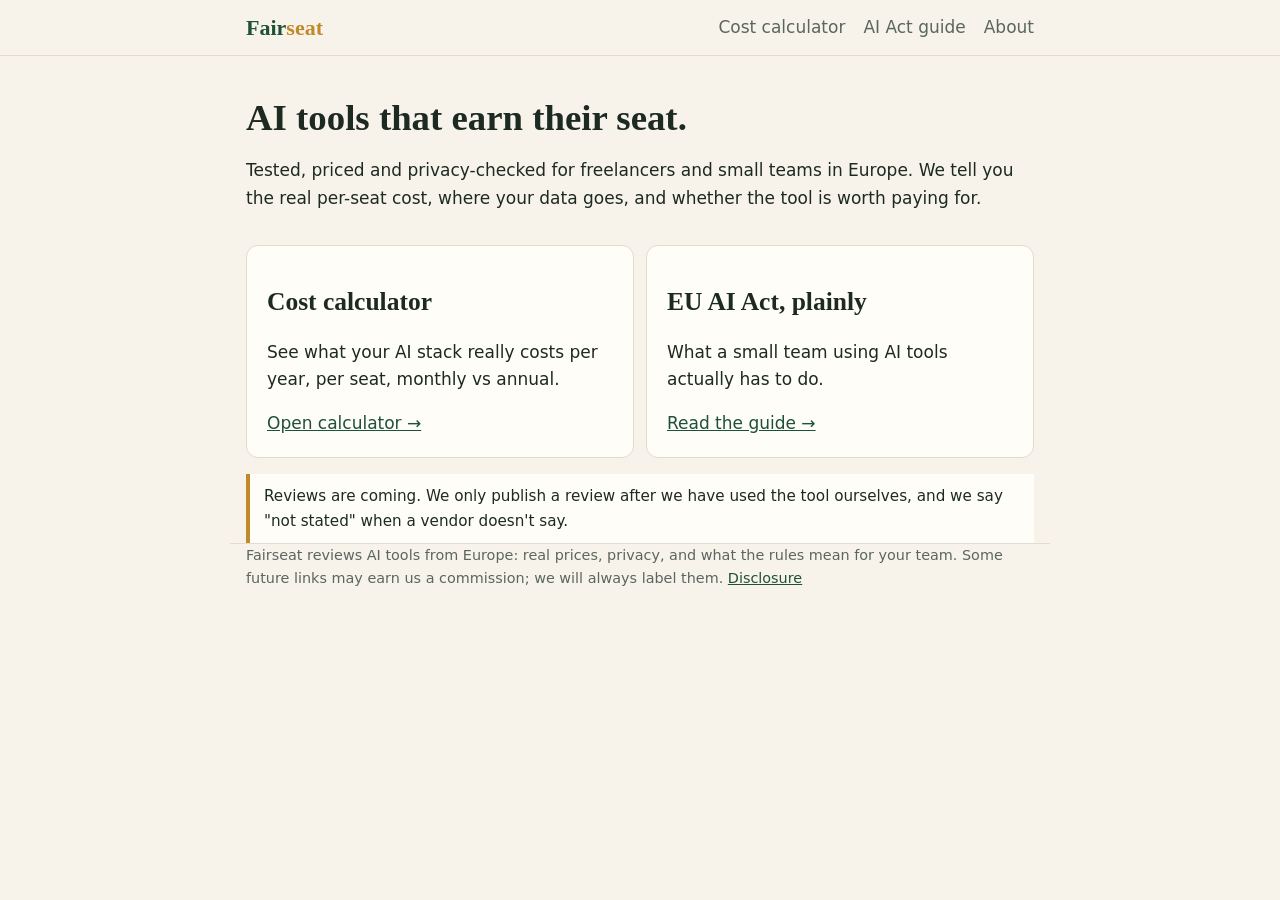
==== index.html @ 8209bf0d "Add Fairseat v1 site" ====
<!doctype html><html lang="en"><head><meta charset="utf-8"><meta name="viewport" content="width=device-width,initial-scale=1"><title>AI tools that earn their seat · Fairseat</title><meta name="description" content="Honest, Europe-first reviews of AI tools for freelancers and small teams."><link rel="stylesheet" href="/style.css"></head><body><header><div class="wrap"><nav><a class="logo" href="/">Fair<span>seat</span></a><a href="/calculator.html">Cost calculator</a><a href="/ai-act.html">AI Act guide</a><a href="/about.html">About</a></nav></div></header><main class="wrap">
<h1>AI tools that earn their seat.</h1>
<p>Tested, priced and privacy-checked for freelancers and small teams in Europe. We tell you the real per-seat cost, where your data goes, and whether the tool is worth paying for.</p>
<div class="grid">
<div class="card"><h2>Cost calculator</h2><p>See what your AI stack really costs per year, per seat, monthly vs annual.</p><a href="/calculator.html">Open calculator →</a></div>
<div class="card"><h2>EU AI Act, plainly</h2><p>What a small team using AI tools actually has to do.</p><a href="/ai-act.html">Read the guide →</a></div>
</div>
<div class="note">Reviews are coming. We only publish a review after we have used the tool ourselves, and we say "not stated" when a vendor doesn't say.</div>
</main><footer class="wrap">Fairseat reviews AI tools from Europe: real prices, privacy, and what the rules mean for your team. Some future links may earn us a commission; we will always label them. <a href="/about.html#disclosure">Disclosure</a></footer></body></html>
---- style.css ----
:root{--bg:#f7f3ea;--ink:#1d2a22;--muted:#5b665e;--green:#1f5136;--ochre:#c08a2b;--card:#fffdf8;--line:#e3dccd}
@media (prefers-color-scheme:dark){:root{--bg:#141a16;--ink:#ece6d8;--muted:#a3ab9f;--green:#7fc39a;--ochre:#e0b05a;--card:#1c241e;--line:#2c372f}}
*{box-sizing:border-box}body{margin:0;background:var(--bg);color:var(--ink);font:17px/1.6 Inter,system-ui,sans-serif}
.wrap{max-width:820px;margin:0 auto;padding:0 16px}header{border-bottom:1px solid var(--line)}
nav{display:flex;gap:18px;align-items:center;padding:14px 0;flex-wrap:wrap}nav a{color:var(--muted);text-decoration:none}
.logo{font:700 22px Georgia,serif;color:var(--green)!important;margin-right:auto}.logo span{color:var(--ochre)}
h1,h2{font-family:Georgia,serif;line-height:1.2}h1{font-size:2.3rem;margin:40px 0 10px}a{color:var(--green)}
.card{background:var(--card);border:1px solid var(--line);border-radius:12px;padding:20px;margin:16px 0}
.note{border-left:4px solid var(--ochre);padding:10px 14px;background:var(--card);font-size:.95rem}
label{display:block;margin:10px 0 4px;font-weight:600}input,select{width:100%;padding:10px;border:1px solid var(--line);border-radius:8px;background:var(--bg);color:var(--ink);font:inherit}
.grid{display:grid;grid-template-columns:repeat(auto-fit,minmax(170px,1fr));gap:12px}.big{font-size:1.8rem;font-weight:700;color:var(--green)}
footer{margin:60px 0 30px;padding-top:20px;border-top:1px solid var(--line);color:var(--muted);font-size:.9rem}
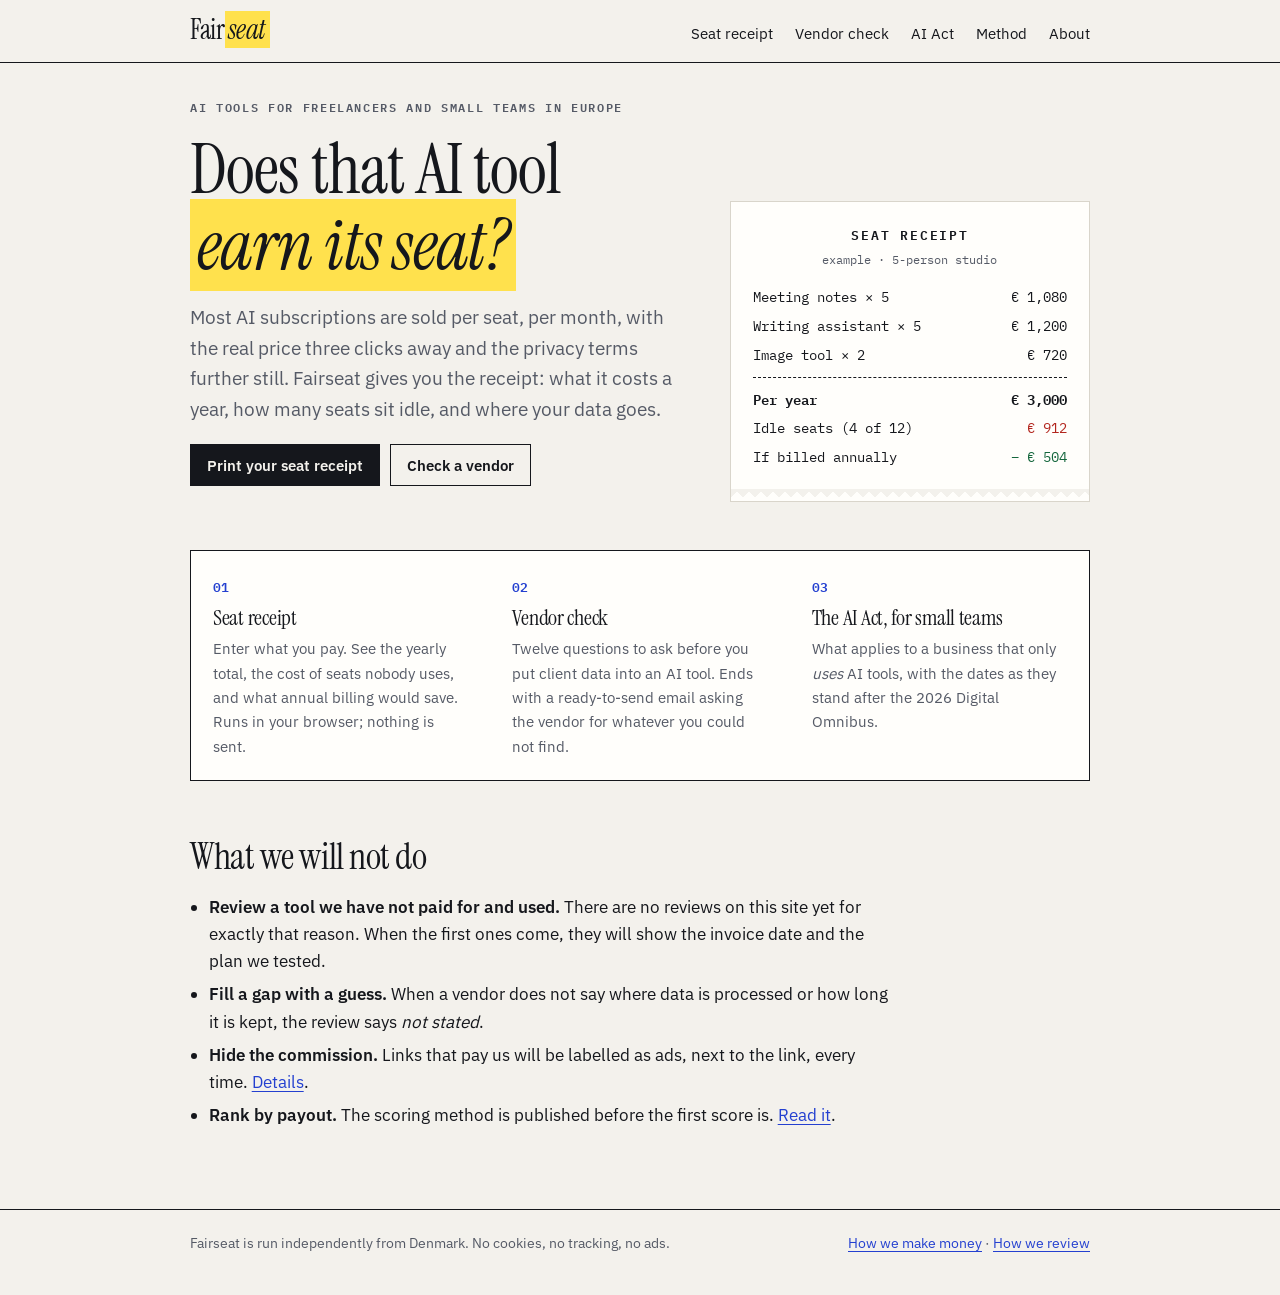
==== commit 37ae0c21: "Fairseat v2: seat receipt, vendor check and an AI Act guide with the Omnibus dates Visitors get thre" ====
--- a/index.html
+++ b/index.html
@@ -1,9 +1,48 @@
-<!doctype html><html lang="en"><head><meta charset="utf-8"><meta name="viewport" content="width=device-width,initial-scale=1"><title>AI tools that earn their seat · Fairseat</title><meta name="description" content="Honest, Europe-first reviews of AI tools for freelancers and small teams."><link rel="stylesheet" href="/style.css"></head><body><header><div class="wrap"><nav><a class="logo" href="/">Fair<span>seat</span></a><a href="/calculator.html">Cost calculator</a><a href="/ai-act.html">AI Act guide</a><a href="/about.html">About</a></nav></div></header><main class="wrap">
-<h1>AI tools that earn their seat.</h1>
-<p>Tested, priced and privacy-checked for freelancers and small teams in Europe. We tell you the real per-seat cost, where your data goes, and whether the tool is worth paying for.</p>
-<div class="grid">
-<div class="card"><h2>Cost calculator</h2><p>See what your AI stack really costs per year, per seat, monthly vs annual.</p><a href="/calculator.html">Open calculator →</a></div>
-<div class="card"><h2>EU AI Act, plainly</h2><p>What a small team using AI tools actually has to do.</p><a href="/ai-act.html">Read the guide →</a></div>
+<!doctype html>
+<html lang="en"><head><meta charset="utf-8"><meta name="viewport" content="width=device-width,initial-scale=1">
+<title>Fairseat · Does that AI tool earn its seat?</title><meta name="description" content="The real yearly cost, idle seats and privacy terms of AI tools, for freelancers and small teams in Europe.">
+<link rel="canonical" href="https://fairseat.netlify.app/">
+<meta property="og:title" content="Fairseat · Does that AI tool earn its seat?"><meta property="og:description" content="The real yearly cost, idle seats and privacy terms of AI tools, for freelancers and small teams in Europe."><meta property="og:type" content="website">
+<link rel="icon" href="/favicon.svg" type="image/svg+xml"><link rel="preload" href="/fonts/serif.woff2" as="font" type="font/woff2" crossorigin>
+<link rel="stylesheet" href="/style.css"></head><body>
+<header><div class="wrap"><nav><a class="logo" href="/">Fair<i>seat</i></a><a href="/calculator.html">Seat receipt</a><a href="/vendor-check.html">Vendor check</a><a href="/ai-act.html">AI Act</a><a href="/method.html">Method</a><a href="/about.html">About</a></nav></div></header>
+<main class="wrap">
+
+<section class="hero">
+<div>
+<p class="eyebrow">AI tools for freelancers and small teams in Europe</p>
+<h1>Does that AI tool <em>earn its seat?</em></h1>
+<p class="lede">Most AI subscriptions are sold per seat, per month, with the real price three clicks away and the privacy terms further still. Fairseat gives you the receipt: what it costs a year, how many seats sit idle, and where your data goes.</p>
+<p class="bar"><a class="btn" href="/calculator.html">Print your seat receipt</a> <a class="btn ghost" href="/vendor-check.html">Check a vendor</a></p>
 </div>
-<div class="note">Reviews are coming. We only publish a review after we have used the tool ourselves, and we say "not stated" when a vendor doesn't say.</div>
-</main><footer class="wrap">Fairseat reviews AI tools from Europe: real prices, privacy, and what the rules mean for your team. Some future links may earn us a commission; we will always label them. <a href="/about.html#disclosure">Disclosure</a></footer></body></html>
+<div class="receipt" aria-label="Example receipt">
+<h4>Seat receipt</h4><div class="sub">example · 5-person studio</div>
+<div class="r"><span>Meeting notes × 5</span><span>€ 1,080</span></div>
+<div class="r"><span>Writing assistant × 5</span><span>€ 1,200</span></div>
+<div class="r"><span>Image tool × 2</span><span>€ 720</span></div>
+<div class="r t"><span>Per year</span><span>€ 3,000</span></div>
+<div class="r w"><span>Idle seats (4 of 12)</span><span>€ 912</span></div>
+<div class="r s"><span>If billed annually</span><span>− € 504</span></div>
+</div>
+</section>
+
+<div class="cols">
+<a href="/calculator.html"><span class="num">01</span><h3>Seat receipt</h3><p>Enter what you pay. See the yearly total, the cost of seats nobody uses, and what annual billing would save. Runs in your browser; nothing is sent.</p></a>
+<a href="/vendor-check.html"><span class="num">02</span><h3>Vendor check</h3><p>Twelve questions to ask before you put client data into an AI tool. Ends with a ready-to-send email asking the vendor for whatever you could not find.</p></a>
+<a href="/ai-act.html"><span class="num">03</span><h3>The AI Act, for small teams</h3><p>What applies to a business that only <i>uses</i> AI tools, with the dates as they stand after the 2026 Digital Omnibus.</p></a>
+</div>
+
+<h2>What we will not do</h2>
+<div class="narrow">
+<ul class="plain">
+<li><b>Review a tool we have not paid for and used.</b> There are no reviews on this site yet for exactly that reason. When the first ones come, they will show the invoice date and the plan we tested.</li>
+<li><b>Fill a gap with a guess.</b> When a vendor does not say where data is processed or how long it is kept, the review says <i>not stated</i>.</li>
+<li><b>Hide the commission.</b> Links that pay us will be labelled as ads, next to the link, every time. <a href="/about.html#money">Details</a>.</li>
+<li><b>Rank by payout.</b> The scoring method is published before the first score is. <a href="/method.html">Read it</a>.</li>
+</ul>
+</div>
+
+</main>
+<footer><div class="wrap"><span>Fairseat is run independently from Denmark. No cookies, no tracking, no ads.</span>
+<span><a href="/about.html#money">How we make money</a> · <a href="/method.html">How we review</a></span></div></footer>
+</body></html>
--- a/style.css
+++ b/style.css
@@ -1,12 +1,54 @@
-:root{--bg:#f7f3ea;--ink:#1d2a22;--muted:#5b665e;--green:#1f5136;--ochre:#c08a2b;--card:#fffdf8;--line:#e3dccd}
-@media (prefers-color-scheme:dark){:root{--bg:#141a16;--ink:#ece6d8;--muted:#a3ab9f;--green:#7fc39a;--ochre:#e0b05a;--card:#1c241e;--line:#2c372f}}
-*{box-sizing:border-box}body{margin:0;background:var(--bg);color:var(--ink);font:17px/1.6 Inter,system-ui,sans-serif}
-.wrap{max-width:820px;margin:0 auto;padding:0 16px}header{border-bottom:1px solid var(--line)}
-nav{display:flex;gap:18px;align-items:center;padding:14px 0;flex-wrap:wrap}nav a{color:var(--muted);text-decoration:none}
-.logo{font:700 22px Georgia,serif;color:var(--green)!important;margin-right:auto}.logo span{color:var(--ochre)}
-h1,h2{font-family:Georgia,serif;line-height:1.2}h1{font-size:2.3rem;margin:40px 0 10px}a{color:var(--green)}
-.card{background:var(--card);border:1px solid var(--line);border-radius:12px;padding:20px;margin:16px 0}
-.note{border-left:4px solid var(--ochre);padding:10px 14px;background:var(--card);font-size:.95rem}
-label{display:block;margin:10px 0 4px;font-weight:600}input,select{width:100%;padding:10px;border:1px solid var(--line);border-radius:8px;background:var(--bg);color:var(--ink);font:inherit}
-.grid{display:grid;grid-template-columns:repeat(auto-fit,minmax(170px,1fr));gap:12px}.big{font-size:1.8rem;font-weight:700;color:var(--green)}
-footer{margin:60px 0 30px;padding-top:20px;border-top:1px solid var(--line);color:var(--muted);font-size:.9rem}
+@font-face{font-family:"Instrument Serif";src:url(/fonts/serif.woff2) format("woff2");font-display:swap}
+@font-face{font-family:"Instrument Serif";font-style:italic;src:url(/fonts/serif-i.woff2) format("woff2");font-display:swap}
+@font-face{font-family:"Plex";src:url(/fonts/sans.woff2) format("woff2");font-display:swap}
+@font-face{font-family:"Plex";font-weight:600;src:url(/fonts/sans-b.woff2) format("woff2");font-display:swap}
+@font-face{font-family:"Plex Mono";src:url(/fonts/mono.woff2) format("woff2");font-display:swap}
+@font-face{font-family:"Plex Mono";font-weight:600;src:url(/fonts/mono-b.woff2) format("woff2");font-display:swap}
+:root{--paper:#f3f1ec;--sheet:#fffefb;--ink:#15171c;--soft:#555a66;--line:#d9d5cb;--blue:#2440d0;--mark:#ffe14d;--bad:#b3261e;--ok:#14663c;
+--serif:"Instrument Serif",Georgia,serif;--sans:"Plex",system-ui,sans-serif;--mono:"Plex Mono",ui-monospace,Menlo,monospace}
+@media (prefers-color-scheme:dark){:root{--paper:#111318;--sheet:#1a1d24;--ink:#eceae4;--soft:#a2a7b3;--line:#30343e;--blue:#8fa2ff;--mark:#6b5a00;--bad:#ff8a80;--ok:#7bd3a2}}
+*{box-sizing:border-box}html{-webkit-text-size-adjust:100%}
+body{margin:0;background:var(--paper);color:var(--ink);font:17px/1.6 var(--sans)}
+.wrap{max-width:940px;margin:0 auto;padding:0 20px}.narrow{max-width:700px}
+a{color:var(--blue);text-underline-offset:3px}
+header{border-bottom:1px solid var(--ink)}
+nav{display:flex;gap:6px 22px;align-items:baseline;padding:16px 0;flex-wrap:wrap}
+nav a{color:var(--ink);text-decoration:none;font-size:.93rem}nav a:hover,nav a[aria-current]{text-decoration:underline;text-decoration-thickness:2px}
+.logo{font:400 1.75rem/1 var(--serif);margin-right:auto;letter-spacing:-.01em}.logo i{background:var(--mark);padding:0 .12em;font-style:italic}
+h1,h2,h3{font-family:var(--serif);font-weight:400;line-height:1.08;letter-spacing:-.012em;text-wrap:balance}
+h1{font-size:clamp(2.5rem,7vw,4.4rem);margin:56px 0 18px}h2{font-size:clamp(1.7rem,4vw,2.3rem);margin:56px 0 12px}h3{font-size:1.4rem;margin:28px 0 6px}
+h1 em,h2 em{background:var(--mark);font-style:italic;padding:0 .1em}
+.lede{font-size:1.2rem;max-width:36em;color:var(--soft)}
+.eyebrow{margin:34px 0 -30px;font:600 .74rem var(--mono);letter-spacing:.14em;text-transform:uppercase;color:var(--soft)}
+.cols{display:grid;grid-template-columns:repeat(auto-fit,minmax(250px,1fr));gap:0;border:1px solid var(--ink);margin:28px 0}
+.cols>*{padding:22px;border-right:1px solid var(--ink);border-bottom:1px solid var(--ink);margin:0 -1px -1px 0;background:var(--sheet);text-decoration:none;color:inherit;display:block}
+.cols a:hover h3{text-decoration:underline}.cols h3{margin-top:6px}.cols p{margin:6px 0 0;color:var(--soft);font-size:.95rem}
+.num{font:600 .8rem var(--mono);color:var(--blue)}
+.receipt{background:var(--sheet);font-family:var(--mono);font-size:.9rem;padding:22px 22px 30px;border:1px solid var(--line);position:relative;max-width:420px;
+ --z:linear-gradient(135deg,var(--paper) 6px,transparent 0) 0 100%/12px 12px repeat-x,linear-gradient(225deg,var(--paper) 6px,transparent 0) 0 100%/12px 12px repeat-x}
+.receipt{background:var(--z),var(--sheet)}
+.receipt h4{font:600 .8rem var(--mono);letter-spacing:.14em;text-transform:uppercase;text-align:center;margin:0 0 4px}
+.receipt h4+.sub{margin-top:0}.score+.eyebrow,.hero .eyebrow{margin:0}.hero{padding-top:34px}.hero h1{margin-top:14px}.receipt .sub{text-align:center;color:var(--soft);font-size:.78rem;margin-bottom:12px}
+.receipt .r{display:flex;justify-content:space-between;gap:14px;padding:3px 0}.receipt .r span:last-child{white-space:nowrap;font-variant-numeric:tabular-nums}
+.receipt .r.t{border-top:1px dashed var(--ink);margin-top:8px;padding-top:9px;font-weight:600}.receipt .r.w span:last-child{color:var(--bad)}.receipt .r.s span:last-child{color:var(--ok)}
+.hero{display:grid;grid-template-columns:1.25fr .9fr;gap:40px;align-items:end;padding-bottom:20px}@media(max-width:760px){.hero{grid-template-columns:1fr}}
+.note{border:1px solid var(--ink);border-left-width:6px;padding:12px 16px;background:var(--sheet);font-size:.95rem;margin:20px 0}
+label{display:block;font:600 .72rem var(--mono);letter-spacing:.08em;text-transform:uppercase;color:var(--soft);margin-bottom:4px}
+input,select,textarea{width:100%;padding:9px 10px;border:1px solid var(--ink);border-radius:0;background:var(--sheet);color:var(--ink);font:1rem var(--sans)}
+input[type=number]{font-family:var(--mono)}input:focus,select:focus,textarea:focus,button:focus-visible,a:focus-visible{outline:3px solid var(--blue);outline-offset:2px}
+button,.btn{font:600 .95rem var(--sans);padding:10px 16px;border:1px solid var(--ink);background:var(--ink);color:var(--paper);cursor:pointer;border-radius:0;text-decoration:none;display:inline-block}
+button.ghost,.btn.ghost{background:transparent;color:var(--ink)}button.x{background:transparent;color:var(--soft);border-color:transparent;padding:9px 8px}
+.row{display:grid;grid-template-columns:2fr 1fr 1fr .7fr .7fr auto;gap:10px;align-items:end;padding:14px 0;border-bottom:1px solid var(--line)}
+@media(max-width:760px){.row{grid-template-columns:1fr 1fr}.row>:first-child{grid-column:1/-1}}
+.calc{display:grid;grid-template-columns:1fr 340px;gap:36px;align-items:start}@media(max-width:900px){.calc{grid-template-columns:1fr}}
+.bar{display:flex;gap:10px;flex-wrap:wrap;margin:16px 0}
+table{border-collapse:collapse;width:100%;font-size:.95rem;margin:16px 0}th,td{text-align:left;padding:9px 10px;border-bottom:1px solid var(--line);vertical-align:top}th{font:600 .72rem var(--mono);letter-spacing:.08em;text-transform:uppercase;color:var(--soft);border-bottom-color:var(--ink)}
+td.d{font-family:var(--mono);white-space:nowrap}
+.q{border-bottom:1px solid var(--line);padding:16px 0}.q p{margin:2px 0 8px;color:var(--soft);font-size:.93rem}.q b{font-weight:600}
+.seg{display:inline-flex;border:1px solid var(--ink)}.seg label{margin:0;text-transform:none;letter-spacing:0;font:400 .9rem var(--sans);color:var(--ink);padding:6px 12px;cursor:pointer;border-right:1px solid var(--ink)}.seg label:last-child{border:0}
+.seg input{position:absolute;opacity:0;width:0}.seg input:checked+span{background:var(--mark);box-shadow:0 0 0 6px var(--mark)}.seg input:focus-visible+span{outline:2px solid var(--blue);outline-offset:7px}
+.score{font:400 4rem/1 var(--serif)}
+ul.plain{padding-left:1.1em}ul.plain li{margin:6px 0}
+.src{font-size:.85rem;color:var(--soft)}.src li{margin:3px 0}
+footer{margin:80px 0 0;border-top:1px solid var(--ink);padding:22px 0 40px;color:var(--soft);font-size:.88rem}footer .wrap{display:flex;gap:10px 28px;flex-wrap:wrap;justify-content:space-between}
+@media print{header,footer,.noprint{display:none}body{background:#fff}}
